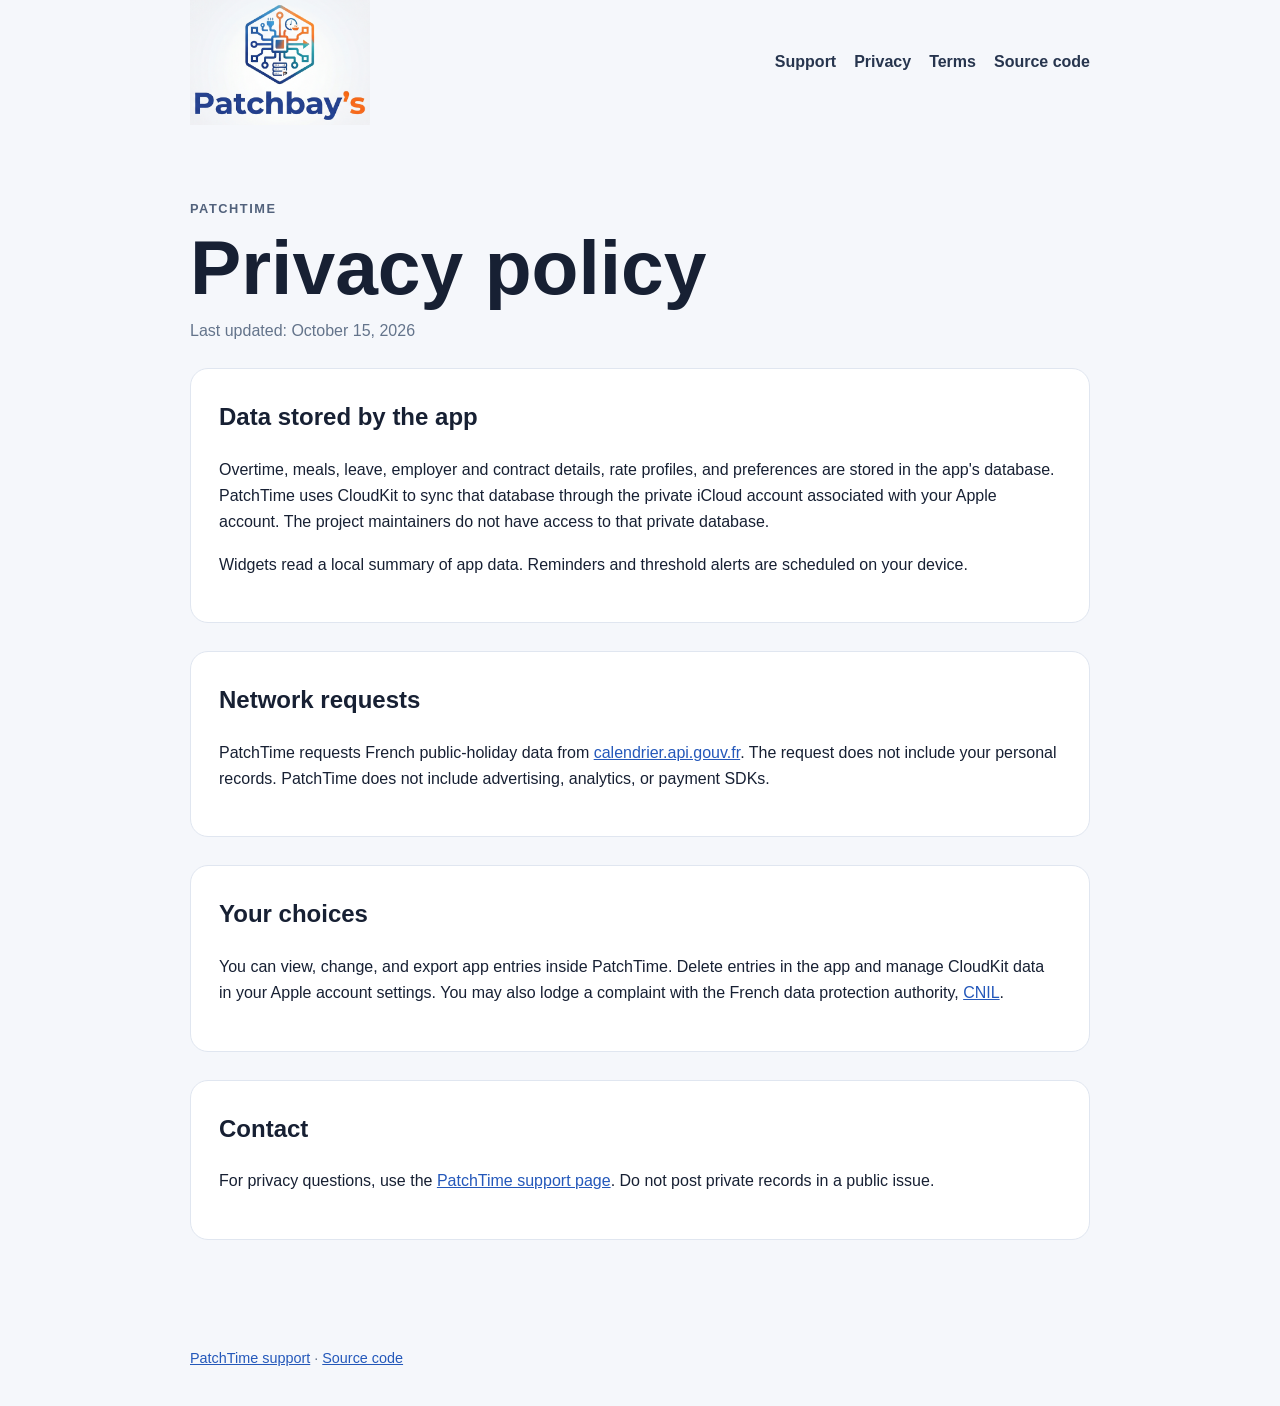
==== site/privacy/index.html @ 3a540ce5 "Initial open-source release of PatchTime v5.0.0 Signed-off-by: Antxis77 <64417162+Antxis77@users.nor" ====
<!doctype html>
<html lang="en">
<head>
  <meta charset="utf-8">
  <meta name="viewport" content="width=device-width, initial-scale=1">
  <meta name="description" content="Privacy policy for PatchTime.">
  <title>PatchTime — Privacy</title>
  <link rel="stylesheet" href="../style.css">
  <link rel="icon" type="image/png" href="../assets/favicon.png">
</head>
<body>
  <header>
    <a class="brand" href="../"><img src="../assets/patchbays-logo.png" alt="Patchbay's"></a>
    <nav aria-label="Main navigation"><a href="../">Support</a><a href="./">Privacy</a><a href="../terms/">Terms</a><a href="https://github.com/Patchbay-s/PatchTime">Source code</a></nav>
  </header>
  <main>
    <p class="eyebrow">PATCHTIME</p>
    <h1>Privacy policy</h1>
    <p class="muted">Last updated: October 15, 2026</p>
    <section>
      <h2>Data stored by the app</h2>
      <p>Overtime, meals, leave, employer and contract details, rate profiles, and preferences are stored in the app's database. PatchTime uses CloudKit to sync that database through the private iCloud account associated with your Apple account. The project maintainers do not have access to that private database.</p>
      <p>Widgets read a local summary of app data. Reminders and threshold alerts are scheduled on your device.</p>
    </section>
    <section>
      <h2>Network requests</h2>
      <p>PatchTime requests French public-holiday data from <a href="https://calendrier.api.gouv.fr/">calendrier.api.gouv.fr</a>. The request does not include your personal records. PatchTime does not include advertising, analytics, or payment SDKs.</p>
    </section>
    <section>
      <h2>Your choices</h2>
      <p>You can view, change, and export app entries inside PatchTime. Delete entries in the app and manage CloudKit data in your Apple account settings. You may also lodge a complaint with the French data protection authority, <a href="https://www.cnil.fr/">CNIL</a>.</p>
    </section>
    <section>
      <h2>Contact</h2>
      <p>For privacy questions, use the <a href="https://github.com/Patchbay-s/PatchTime/issues/new/choose">PatchTime support page</a>. Do not post private records in a public issue.</p>
    </section>
  </main>
  <footer><a href="../">PatchTime support</a> · <a href="https://github.com/Patchbay-s/PatchTime">Source code</a></footer>
</body>
</html>
---- site/style.css ----
:root {
  color-scheme: light;
  font-family: -apple-system, BlinkMacSystemFont, "Segoe UI", sans-serif;
  color: #172033;
  background: #f5f7fb;
}

* { box-sizing: border-box; }

body { margin: 0; }

header, main, footer { width: min(900px, calc(100% - 40px)); margin: 0 auto; }

header {
  min-height: 96px;
  display: flex;
  align-items: center;
  justify-content: space-between;
  gap: 24px;
}

.brand img { display: block; width: 180px; height: auto; }
nav { display: flex; flex-wrap: wrap; gap: 18px; }
a { color: #2458ba; }
nav a { color: #27354e; text-decoration: none; font-weight: 600; }

main {
  padding: 64px 0 88px;
}

.eyebrow { color: #52627c; font-size: .8rem; font-weight: 700; letter-spacing: .12em; }
h1 { margin: 8px 0 14px; font-size: clamp(2.5rem, 8vw, 4.8rem); line-height: 1; }
h2 { margin-top: 0; }
.lead { max-width: 680px; color: #52627c; font-size: 1.25rem; line-height: 1.6; }
.muted { color: #64748b; }

section {
  margin-top: 28px;
  padding: 28px;
  border: 1px solid #e0e6f0;
  border-radius: 18px;
  background: #fff;
  line-height: 1.65;
}

.actions { display: flex; flex-wrap: wrap; align-items: center; gap: 18px; }
.button {
  display: inline-block;
  padding: 12px 18px;
  border-radius: 10px;
  color: #fff;
  background: #2458ba;
  font-weight: 700;
  text-decoration: none;
}

footer { padding: 22px 0 40px; color: #64748b; font-size: .9rem; }

@media (max-width: 620px) {
  header { align-items: flex-start; flex-direction: column; padding: 20px 0; }
  main { padding-top: 36px; }
  section { padding: 20px; }
}
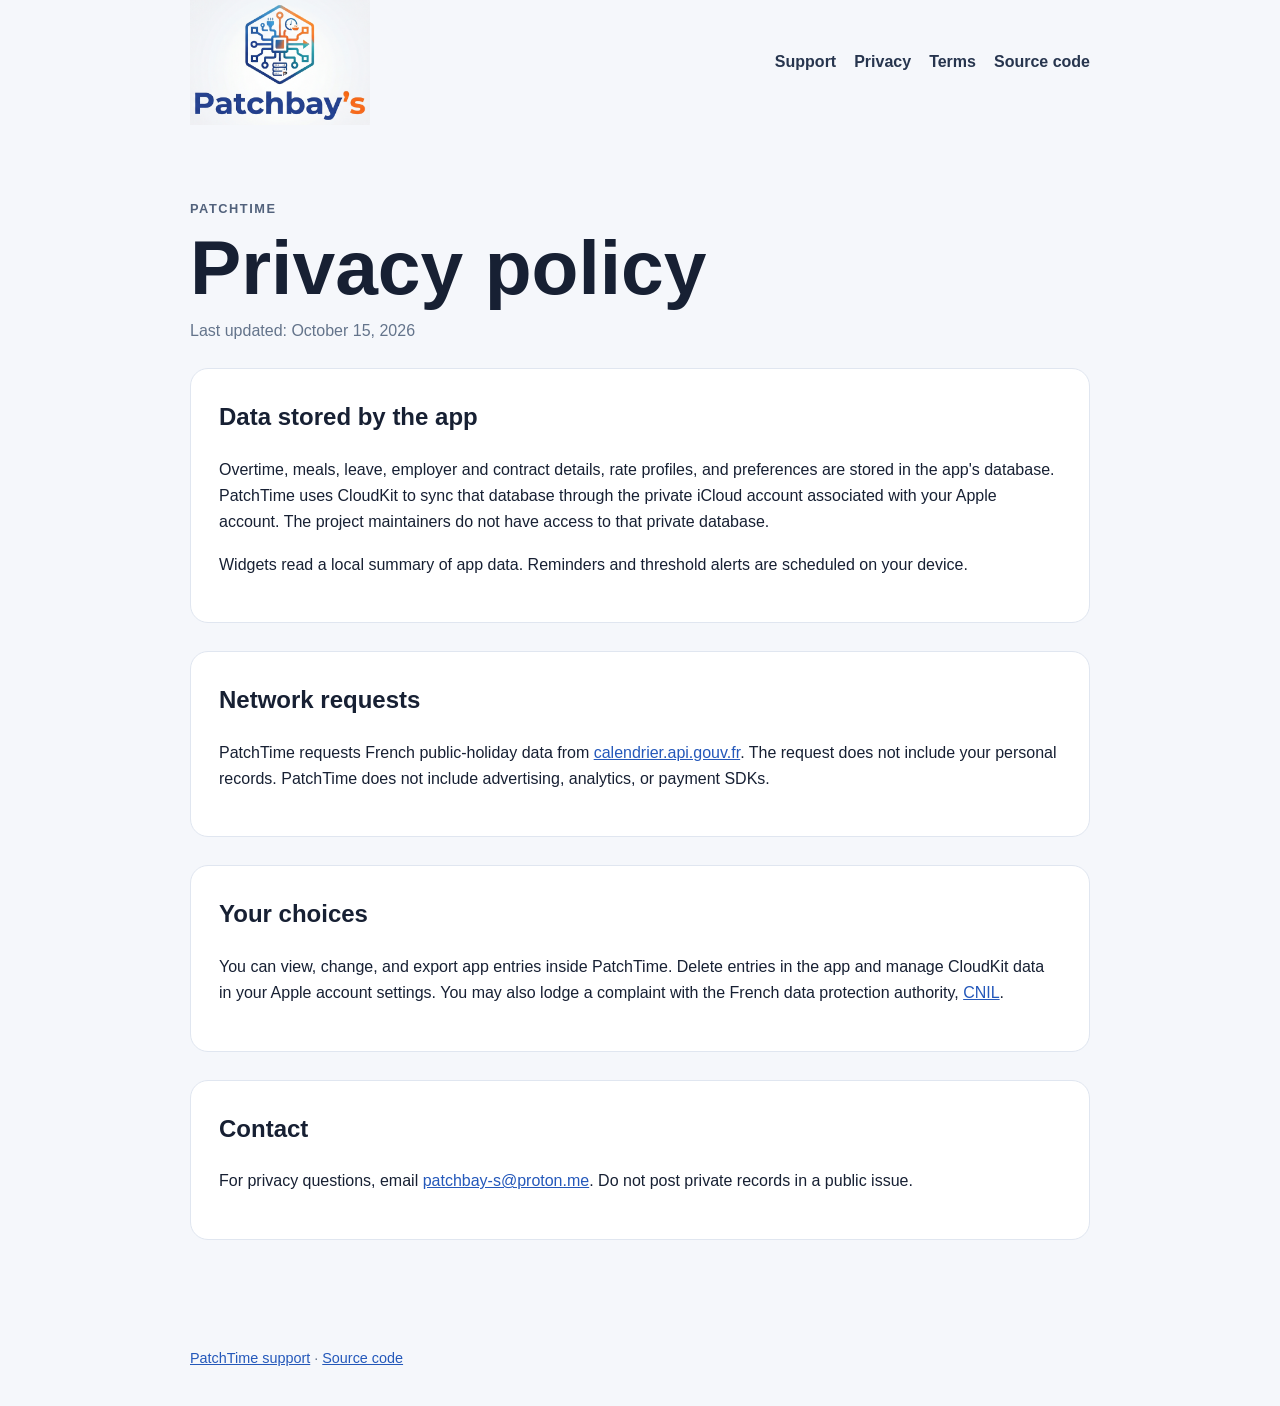
==== commit 15820613: "Drop ad tracking declarations and add support email - PrivacyInfo.xcprivacy still declared device ID" ====
--- a/site/privacy/index.html
+++ b/site/privacy/index.html
@@ -32,7 +32,7 @@
     </section>
     <section>
       <h2>Contact</h2>
-      <p>For privacy questions, use the <a href="https://github.com/Patchbay-s/PatchTime/issues/new/choose">PatchTime support page</a>. Do not post private records in a public issue.</p>
+      <p>For privacy questions, email <a href="mailto:patchbay-s@proton.me">patchbay-s@proton.me</a>. Do not post private records in a public issue.</p>
     </section>
   </main>
   <footer><a href="../">PatchTime support</a> · <a href="https://github.com/Patchbay-s/PatchTime">Source code</a></footer>
